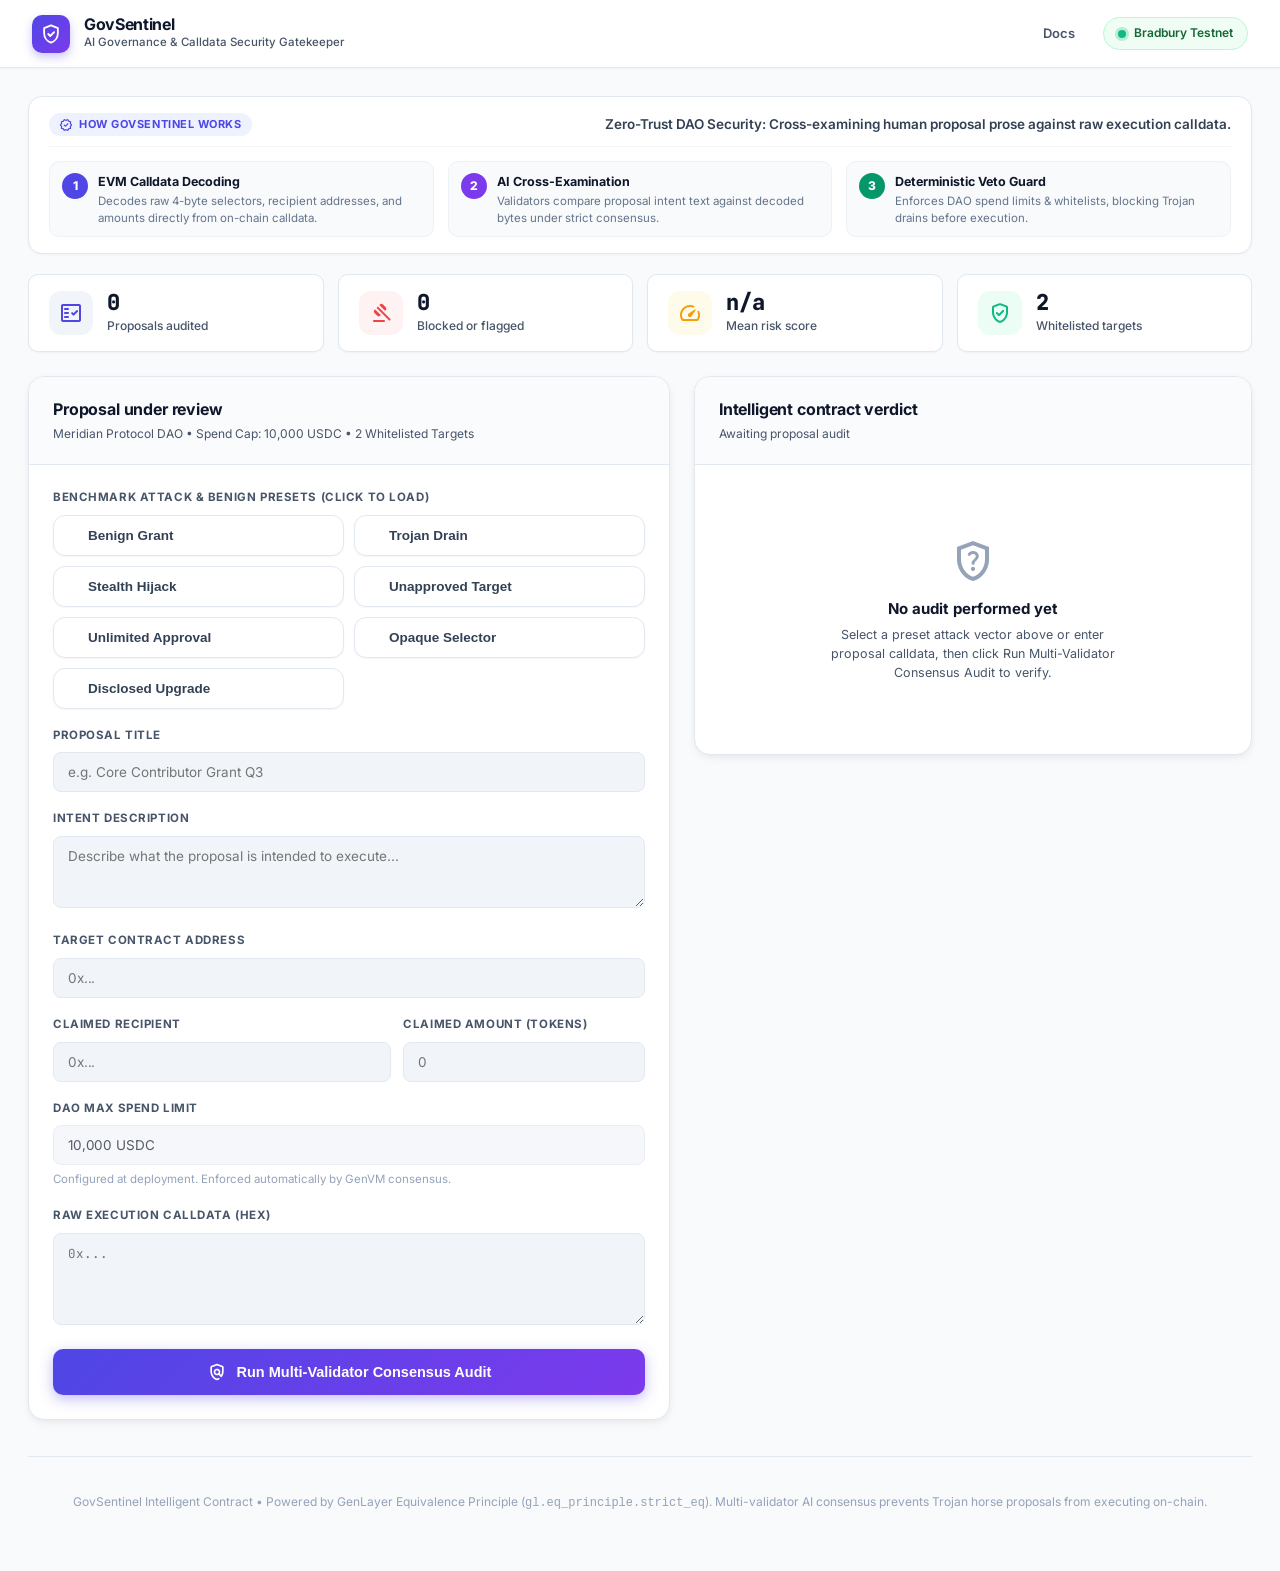
==== frontend/index.html @ 012e8354 "feat: initial commit for GovSentinel GenLayer intelligent contract and web console" ====
﻿<!doctype html>
<html lang="en">
<head>
<meta charset="utf-8">
<meta name="viewport" content="width=device-width, initial-scale=1">
<title>GovSentinel | AI DAO Governance Gatekeeper</title>
<link rel="preconnect" href="https://fonts.googleapis.com">
<link rel="preconnect" href="https://fonts.gstatic.com" crossorigin>
<link href="https://fonts.googleapis.com/css2?family=Inter:wght@400;500;600;700;800&family=JetBrains+Mono:wght@400;500&family=Material+Symbols+Rounded:opsz,wght,FILL,GRAD@20..48,100..700,0..1,-50..200&display=swap" rel="stylesheet">
<link rel="stylesheet" href="styles/main.css?v=6">
<style>
/* Guaranteed inline styles for compact 2-row How It Works layout */
.how-strip {
  background: #ffffff;
  border: 1px solid #e2e8f0;
  border-radius: 14px;
  padding: 16px 20px;
  margin-bottom: 20px;
  box-shadow: 0 1px 3px rgba(15, 23, 42, 0.04);
}
.how-strip-head {
  display: flex;
  align-items: center;
  justify-content: space-between;
  border-bottom: 1px solid #f1f5f9;
  padding-bottom: 10px;
  margin-bottom: 14px;
}
.how-badge {
  display: inline-flex;
  align-items: center;
  gap: 6px;
  padding: 3px 10px;
  background: #eef2ff;
  color: #4f46e5;
  border-radius: 9999px;
  font-size: 11px;
  font-weight: 700;
  letter-spacing: .05em;
  text-transform: uppercase;
}
.how-title {
  font-size: 13.5px;
  font-weight: 600;
  color: #334155;
  margin: 0;
}
.how-grid-row {
  display: grid;
  grid-template-columns: repeat(3, 1fr);
  gap: 14px;
}
.how-col {
  display: flex;
  align-items: flex-start;
  gap: 10px;
  background: #f8fafc;
  border: 1px solid #edf2f7;
  border-radius: 10px;
  padding: 10px 12px;
  transition: all .2s ease;
}
.how-col:hover {
  background: #ffffff;
  border-color: #cbd5e1;
  box-shadow: 0 4px 10px rgba(15, 23, 42, 0.04);
}
.how-step-bubble {
  width: 26px;
  height: 26px;
  border-radius: 50%;
  background: #4f46e5;
  color: #ffffff;
  font-size: 12px;
  font-weight: 800;
  display: flex;
  align-items: center;
  justify-content: center;
  flex-shrink: 0;
  margin-top: 1px;
}
.how-step-bubble.bubble-purple { background: #7c3aed; }
.how-step-bubble.bubble-green { background: #059669; }
.how-col-text strong {
  display: block;
  font-size: 12.5px;
  font-weight: 700;
  color: #0f172a;
  margin-bottom: 2px;
}
.how-col-text p {
  margin: 0;
  font-size: 11.5px;
  color: #64748b;
  line-height: 1.4;
}
@media (max-width: 900px) {
  .how-grid-row { grid-template-columns: 1fr; }
  .how-strip-head { flex-direction: column; align-items: flex-start; gap: 6px; }
}
</style>
</head>
<body>

<header class="navbar">
  <div class="brand">
    <span class="brand-mark" aria-hidden="true">
      <svg viewBox="0 0 24 24" fill="none" stroke="currentColor" stroke-width="2" stroke-linecap="round" stroke-linejoin="round">
        <path d="M12 2.5 4.5 5.6v5.5c0 4.6 3.2 8.9 7.5 10.4 4.3-1.5 7.5-5.8 7.5-10.4V5.6z"/>
        <path d="m9 12 2.2 2.2L15.4 10"/>
      </svg>
    </span>
    <span class="brand-text">
      <strong>GovSentinel</strong>
      <small>AI Governance & Calldata Security Gatekeeper</small>
    </span>
  </div>
  <div class="navbar-right">
    <a class="nav-link" href="https://docs.genlayer.com" target="_blank" rel="noopener">Docs</a>
    <span class="chain-badge"><span class="pulse" aria-hidden="true"></span>Bradbury Testnet</span>
  </div>
</header>

<main class="shell">

  <!-- Compact 2-Row How It Works Strip -->
  <section class="how-strip" aria-label="How GovSentinel works">
    <!-- Row 1: Header and Summary -->
    <div class="how-strip-head">
      <span class="how-badge">
        <span class="material-symbols-rounded" style="font-size: 14px;">verified</span>
        HOW GOVSENTINEL WORKS
      </span>
      <p class="how-title">Zero-Trust DAO Security: Cross-examining human proposal prose against raw execution calldata.</p>
    </div>

    <!-- Row 2: 3 Compact Columns -->
    <div class="how-grid-row">
      <div class="how-col">
        <div class="how-step-bubble">1</div>
        <div class="how-col-text">
          <strong>EVM Calldata Decoding</strong>
          <p>Decodes raw 4-byte selectors, recipient addresses, and amounts directly from on-chain calldata.</p>
        </div>
      </div>

      <div class="how-col">
        <div class="how-step-bubble bubble-purple">2</div>
        <div class="how-col-text">
          <strong>AI Cross-Examination</strong>
          <p>Validators compare proposal intent text against decoded bytes under strict consensus.</p>
        </div>
      </div>

      <div class="how-col">
        <div class="how-step-bubble bubble-green">3</div>
        <div class="how-col-text">
          <strong>Deterministic Veto Guard</strong>
          <p>Enforces DAO spend limits & whitelists, blocking Trojan drains before execution.</p>
        </div>
      </div>
    </div>
  </section>

  <!-- Metrics Strip -->
  <section class="metrics" aria-label="Session metrics">
    <article class="metric">
      <span class="metric-icon material-symbols-rounded" aria-hidden="true">fact_check</span>
      <div>
        <p class="metric-value" id="metric-audited">0</p>
        <p class="metric-label">Proposals audited</p>
      </div>
    </article>
    <article class="metric">
      <span class="metric-icon is-veto material-symbols-rounded" aria-hidden="true">gavel</span>
      <div>
        <p class="metric-value" id="metric-blocked">0</p>
        <p class="metric-label">Blocked or flagged</p>
      </div>
    </article>
    <article class="metric">
      <span class="metric-icon is-risk material-symbols-rounded" aria-hidden="true">speed</span>
      <div>
        <p class="metric-value" id="metric-risk">n/a</p>
        <p class="metric-label">Mean risk score</p>
      </div>
    </article>
    <article class="metric">
      <span class="metric-icon is-ok material-symbols-rounded" aria-hidden="true">verified_user</span>
      <div>
        <p class="metric-value" id="metric-whitelist">0</p>
        <p class="metric-label">Whitelisted targets</p>
      </div>
    </article>
  </section>

  <div class="workspace">

    <section class="panel" aria-labelledby="compose-heading">
      <header class="panel-head">
        <h2 id="compose-heading">Proposal under review</h2>
        <p class="panel-sub" id="dao-line">Loading DAO configuration...</p>
      </header>

      <div class="panel-body">
        <div class="field">
          <span class="field-label">Benchmark Attack & Benign Presets (Click to load)</span>
          <div class="presets" id="presets"></div>
        </div>

        <form id="audit-form" novalidate>
          <div class="field">
            <label class="field-label" for="proposal-title">Proposal title</label>
            <input id="proposal-title" name="title" type="text" autocomplete="off"
                   placeholder="e.g. Core Contributor Grant Q3">
          </div>

          <div class="field">
            <label class="field-label" for="proposal-description">Intent description</label>
            <textarea id="proposal-description" name="description" rows="3"
                      placeholder="Describe what the proposal is intended to execute..."></textarea>
          </div>

          <div class="field">
            <label class="field-label" for="target-contract">Target contract address</label>
            <input id="target-contract" name="target" type="text" class="mono" spellcheck="false" autocomplete="off" placeholder="0x...">
            <p class="field-note" id="target-note" hidden></p>
          </div>

          <div class="field-row">
            <div class="field">
              <label class="field-label" for="claimed-recipient">Claimed recipient</label>
              <input id="claimed-recipient" name="recipient" type="text" class="mono" spellcheck="false" autocomplete="off" placeholder="0x...">
            </div>
            <div class="field">
              <label class="field-label" for="claimed-amount">Claimed amount (tokens)</label>
              <input id="claimed-amount" name="amount" type="text" class="mono" inputmode="numeric"
                     autocomplete="off" placeholder="0">
            </div>
          </div>

          <div class="field">
            <label class="field-label" for="max-spend">DAO max spend limit</label>
            <input id="max-spend" type="text" class="mono" value="10,000 USDC" disabled>
            <p class="field-note">Configured at deployment. Enforced automatically by GenVM consensus.</p>
          </div>

          <div class="field">
            <label class="field-label" for="calldata-hex">Raw execution calldata (Hex)</label>
            <textarea id="calldata-hex" name="calldata" rows="4" class="mono" spellcheck="false" placeholder="0x..."></textarea>
            <p class="field-note" id="calldata-note" hidden></p>
          </div>

          <button class="run-button" id="run-audit" type="submit">
            <span class="material-symbols-rounded" aria-hidden="true">policy</span>
            <span class="run-label">Run Multi-Validator Consensus Audit</span>
          </button>
        </form>
      </div>
    </section>

    <section class="panel panel-result" aria-labelledby="result-heading">
      <header class="panel-head">
        <h2 id="result-heading">Intelligent contract verdict</h2>
        <p class="panel-sub" id="result-sub">Awaiting proposal audit</p>
      </header>

      <div class="panel-body">

        <div class="empty-state" id="result-empty">
          <span class="empty-icon material-symbols-rounded" aria-hidden="true">shield_question</span>
          <p class="empty-title">No audit performed yet</p>
          <p class="empty-copy">
            Select a preset attack vector above or enter proposal calldata, then click Run Multi-Validator Consensus Audit to verify.
          </p>
        </div>

        <div class="result" id="result-body" hidden aria-live="polite">

          <div class="verdict" id="verdict-banner">
            <span class="verdict-icon material-symbols-rounded" id="verdict-icon" aria-hidden="true">shield</span>
            <div class="verdict-text">
              <p class="verdict-status" id="verdict-status">PASSED</p>
              <p class="verdict-summary" id="verdict-summary"></p>
            </div>
          </div>

          <div class="gauge-row">
            <div class="gauge-wrap">
              <svg class="gauge" viewBox="0 0 140 140" role="img" aria-labelledby="gauge-title">
                <title id="gauge-title">Risk score</title>
                <circle class="gauge-track" cx="70" cy="70" r="60"></circle>
                <circle class="gauge-arc" id="gauge-arc" cx="70" cy="70" r="60"></circle>
              </svg>
              <div class="gauge-center">
                <span class="gauge-value" id="risk-value">0</span>
                <span class="gauge-max">/ 100</span>
              </div>
            </div>
            <dl class="gauge-facts">
              <div><dt>Risk band</dt><dd id="fact-band">n/a</dd></div>
              <div><dt>Intent match</dt><dd id="fact-intent">n/a</dd></div>
              <div><dt>Auditor</dt><dd id="fact-source">n/a</dd></div>
              <div><dt>Proposal ID</dt><dd id="fact-id" class="mono">n/a</dd></div>
            </dl>
          </div>

          <section class="block">
            <h3 class="block-title">
              <span class="material-symbols-rounded" aria-hidden="true">data_object</span>
              Decoded execution payload
            </h3>
            <table class="decoded">
              <tbody>
                <tr><th scope="row">Method</th><td id="decoded-method" class="mono">n/a</td></tr>
                <tr><th scope="row">Recipient</th><td id="decoded-recipient" class="mono">n/a</td></tr>
                <tr><th scope="row">Amount</th><td id="decoded-amount" class="mono">n/a</td></tr>
                <tr><th scope="row">Whitelist status</th><td id="decoded-whitelist">n/a</td></tr>
              </tbody>
            </table>
            <p class="decoded-extra" id="decoded-extra" hidden></p>
          </section>

          <section class="block">
            <h3 class="block-title">
              <span class="material-symbols-rounded" aria-hidden="true">warning</span>
              Identified discrepancies & violations
              <span class="count-pill" id="discrepancy-count">0</span>
            </h3>
            <div class="alert-box" id="discrepancies"></div>
          </section>

          <section class="block">
            <h3 class="block-title">
              <span class="material-symbols-rounded" aria-hidden="true">account_tree</span>
              Multi-validator consensus pipeline
            </h3>
            <ol class="pipeline" id="pipeline">
              <li class="step" data-step="leader">
                <span class="step-dot"><span class="material-symbols-rounded" aria-hidden="true">edit_note</span></span>
                <div class="step-text">
                  <p class="step-name">Leader proposal</p>
                  <p class="step-detail">Decode execution calldata and draft verdict</p>
                </div>
              </li>
              <li class="step" data-step="equivalence">
                <span class="step-dot"><span class="material-symbols-rounded" aria-hidden="true">balance</span></span>
                <div class="step-text">
                  <p class="step-name">Equivalence validation</p>
                  <p class="step-detail">Validators compare canonical output byte for byte</p>
                </div>
              </li>
              <li class="step" data-step="finality">
                <span class="step-dot"><span class="material-symbols-rounded" aria-hidden="true">lock</span></span>
                <div class="step-text">
                  <p class="step-name">State finality</p>
                  <p class="step-detail">Receipt written to contract evaluation storage</p>
                </div>
              </li>
            </ol>
          </section>

        </div>
      </div>
    </section>

  </div>

  <footer class="foot">
    <p>
      GovSentinel Intelligent Contract • Powered by GenLayer Equivalence Principle (<code>gl.eq_principle.strict_eq</code>).
      Multi-validator AI consensus prevents Trojan horse proposals from executing on-chain.
    </p>
  </footer>

</main>

<script src="src/scenarios.js"></script>
<script src="src/contract.js?v=3"></script>
<script src="src/app.js?v=3"></script>
</body>
</html>
---- frontend/styles/main.css ----
﻿:root {
  --bg: #f8fafc;
  --surface: #ffffff;
  --surface-sunken: #f1f5f9;
  --border: #e2e8f0;
  --border-strong: #cbd5e1;
  --ink: #0f172a;
  --ink-soft: #475569;
  --ink-faint: #94a3b8;

  --brand: #4f46e5;
  --brand-soft: #eef2ff;
  --brand-gradient: linear-gradient(135deg, #4f46e5 0%, #7c3aed 100%);

  --pass: #10b981;
  --veto: #ef4444;
  --flag: #f59e0b;
  --pass-soft: #ecfdf5;
  --veto-soft: #fef2f2;
  --flag-soft: #fffbeb;

  --radius: 16px;
  --radius-sm: 10px;
  --shadow-sm: 0 1px 2px rgba(15, 23, 42, .04);
  --shadow: 0 4px 12px -2px rgba(15, 23, 42, .06), 0 2px 6px -1px rgba(15, 23, 42, .04);
  --shadow-hover: 0 12px 24px -4px rgba(15, 23, 42, .10), 0 4px 8px -2px rgba(15, 23, 42, .05);
  --ease: cubic-bezier(.22, .61, .36, 1);

  --sans: "Inter", -apple-system, BlinkMacSystemFont, "Segoe UI", Roboto, sans-serif;
  --mono: "JetBrains Mono", ui-monospace, "SF Mono", Menlo, Consolas, monospace;

  color-scheme: light;
}

html {
  scroll-behavior: smooth;
  -webkit-overflow-scrolling: touch;
}

*, *::before, *::after { box-sizing: border-box; }

body {
  margin: 0;
  background: var(--bg);
  color: var(--ink);
  font-family: var(--sans);
  font-size: 14px;
  line-height: 1.55;
  -webkit-font-smoothing: antialiased;
}

.material-symbols-rounded {
  font-family: "Material Symbols Rounded", sans-serif;
  font-variation-settings: "FILL" 0, "wght" 400, "GRAD" 0, "opsz" 24;
  font-size: 20px;
  line-height: 1;
  user-select: none;
}

.mono { font-family: var(--mono); font-size: 12.5px; letter-spacing: -.01em; }

/* Navbar */
.navbar {
  display: flex;
  align-items: center;
  justify-content: space-between;
  height: 68px;
  padding: 0 32px;
  background: var(--surface);
  border-bottom: 1px solid var(--border);
  position: sticky;
  top: 0;
  z-index: 40;
  box-shadow: var(--shadow-sm);
}

.brand {
  display: flex;
  align-items: center;
  gap: 14px;
}

.brand-mark {
  width: 38px;
  height: 38px;
  border-radius: 10px;
  background: var(--brand-gradient);
  color: #ffffff;
  display: flex;
  align-items: center;
  justify-content: center;
  box-shadow: 0 4px 10px rgba(79, 70, 229, 0.3);
}

.brand-mark svg {
  width: 22px;
  height: 22px;
}

.brand-text {
  display: flex;
  flex-direction: column;
}

.brand-text strong {
  font-size: 16px;
  font-weight: 700;
  letter-spacing: -.02em;
  color: var(--ink);
  line-height: 1.2;
}

.brand-text small {
  font-size: 11.5px;
  color: var(--ink-soft);
  font-weight: 500;
}

.navbar-right {
  display: flex;
  align-items: center;
  gap: 16px;
}

.nav-link {
  font-size: 13px;
  font-weight: 600;
  color: var(--ink-soft);
  text-decoration: none;
  padding: 6px 12px;
  border-radius: var(--radius-sm);
  transition: all .15s ease;
}

.nav-link:hover {
  background: var(--surface-sunken);
  color: var(--brand);
}

.chain-badge {
  display: inline-flex;
  align-items: center;
  gap: 8px;
  padding: 6px 14px;
  background: #f0fdf4;
  border: 1px solid #bbf7d0;
  color: #166534;
  border-radius: 9999px;
  font-size: 12px;
  font-weight: 600;
}

.pulse {
  width: 8px;
  height: 8px;
  border-radius: 50%;
  background: var(--pass);
  box-shadow: 0 0 0 3px rgba(16, 185, 129, 0.25);
  animation: pulse-ring 2s infinite;
}

@keyframes pulse-ring {
  0% { transform: scale(0.95); box-shadow: 0 0 0 0 rgba(16, 185, 129, 0.4); }
  70% { transform: scale(1); box-shadow: 0 0 0 6px rgba(16, 185, 129, 0); }
  100% { transform: scale(0.95); box-shadow: 0 0 0 0 rgba(16, 185, 129, 0); }
}

.shell {
  max-width: 1340px;
  margin: 0 auto;
  padding: 28px 28px 48px;
}

/* How It Works Section */
.how-section {
  background: linear-gradient(180deg, #ffffff 0%, #f8fafc 100%);
  border: 1px solid var(--border);
  border-radius: var(--radius);
  padding: 32px 28px;
  margin-bottom: 24px;
  box-shadow: var(--shadow);
}

.how-header {
  text-align: center;
  max-width: 680px;
  margin: 0 auto 28px;
}

.badge-pill {
  display: inline-block;
  padding: 4px 12px;
  background: var(--brand-soft);
  color: var(--brand);
  font-size: 11px;
  font-weight: 700;
  letter-spacing: .06em;
  text-transform: uppercase;
  border-radius: 9999px;
  margin-bottom: 8px;
}

.how-header h2 {
  margin: 0 0 8px;
  font-size: 22px;
  font-weight: 800;
  letter-spacing: -.02em;
  color: var(--ink);
}

.how-header p {
  margin: 0;
  font-size: 13.5px;
  color: var(--ink-soft);
}

.how-grid {
  display: grid;
  grid-template-columns: repeat(3, 1fr);
  gap: 18px;
}

.how-card {
  background: var(--surface);
  border: 1px solid var(--border);
  border-radius: var(--radius-sm);
  padding: 22px;
  box-shadow: var(--shadow-sm);
  transition: all .2s var(--ease);
  display: flex;
  flex-direction: column;
}

.how-card:hover {
  transform: translateY(-3px);
  box-shadow: var(--shadow-hover);
  border-color: var(--border-strong);
}

.card-top {
  display: flex;
  align-items: center;
  justify-content: space-between;
  margin-bottom: 16px;
}

.bubble-num {
  font-size: 13px;
  font-weight: 800;
  font-family: var(--mono);
  color: var(--ink-faint);
  background: var(--surface-sunken);
  padding: 4px 10px;
  border-radius: 8px;
  border: 1px solid var(--border);
}

.icon-wrap {
  width: 40px;
  height: 40px;
  border-radius: 12px;
  display: flex;
  align-items: center;
  justify-content: center;
}

.icon-blue { background: #eff6ff; color: #2563eb; }
.icon-purple { background: #f5f3ff; color: #7c3aed; }
.icon-green { background: #ecfdf5; color: #059669; }

.icon-wrap .material-symbols-rounded {
  font-size: 22px;
}

.how-card h3 {
  margin: 0 0 8px;
  font-size: 15px;
  font-weight: 700;
  color: var(--ink);
  letter-spacing: -.01em;
}

.how-card p {
  margin: 0;
  font-size: 12.5px;
  color: var(--ink-soft);
  line-height: 1.5;
}

/* Metrics */
.metrics {
  display: grid;
  grid-template-columns: repeat(4, 1fr);
  gap: 14px;
  margin-bottom: 24px;
}

.metric {
  display: flex;
  align-items: center;
  gap: 14px;
  background: var(--surface);
  border: 1px solid var(--border);
  border-radius: var(--radius-sm);
  padding: 16px 20px;
  box-shadow: var(--shadow-sm);
}

.metric-icon {
  width: 44px;
  height: 44px;
  border-radius: 12px;
  background: var(--surface-sunken);
  color: var(--brand);
  display: flex;
  align-items: center;
  justify-content: center;
  font-size: 24px;
  flex-shrink: 0;
}

.metric-icon.is-veto { background: var(--veto-soft); color: var(--veto); }
.metric-icon.is-risk { background: var(--flag-soft); color: var(--flag); }
.metric-icon.is-ok { background: var(--pass-soft); color: var(--pass); }

.metric-value {
  margin: 0;
  font-size: 22px;
  font-weight: 800;
  font-family: var(--mono);
  color: var(--ink);
  line-height: 1.1;
}

.metric-label {
  margin: 2px 0 0;
  font-size: 12px;
  color: var(--ink-soft);
  font-weight: 500;
}

/* Workspace */
.workspace {
  display: grid;
  grid-template-columns: 1.15fr 1fr;
  gap: 24px;
  align-items: start;
}

.panel {
  background: var(--surface);
  border: 1px solid var(--border);
  border-radius: var(--radius);
  box-shadow: var(--shadow);
  overflow: hidden;
}

.panel-head {
  padding: 20px 24px;
  border-bottom: 1px solid var(--border);
  background: #fafbfc;
}

.panel-head h2 {
  margin: 0 0 3px;
  font-size: 16px;
  font-weight: 700;
  letter-spacing: -.01em;
  color: var(--ink);
}

.panel-sub {
  margin: 0;
  font-size: 12px;
  color: var(--ink-soft);
}

.panel-body {
  padding: 24px;
}

/* Presets - Original 2-Column Card Design */
.field {
  margin-bottom: 18px;
}

.field-label {
  display: block;
  font-size: 11.5px;
  font-weight: 700;
  color: var(--ink-soft);
  text-transform: uppercase;
  letter-spacing: .05em;
  margin-bottom: 8px;
}

.presets {
  display: grid;
  grid-template-columns: 1fr 1fr;
  gap: 10px;
}

.preset-btn, .preset {
  display: flex;
  align-items: center;
  gap: 10px;
  padding: 12px 16px;
  background: #ffffff;
  border: 1.5px solid #e2e8f0;
  border-radius: 12px;
  font-size: 13.5px;
  font-weight: 700;
  color: #334155;
  cursor: pointer;
  text-align: left;
  box-shadow: 0 1px 2px rgba(15, 23, 42, 0.04);
  transition: all .15s ease;
}

.preset-btn:hover, .preset:hover {
  background: #f8fafc;
  border-color: #cbd5e1;
}

.preset-btn.active, .preset.active, .preset-btn.is-active, .preset.is-active {
  background: #eef2ff;
  border-color: #4f46e5;
  color: #4f46e5;
  box-shadow: 0 0 0 1px #4f46e5;
}

.preset-dot {
  width: 8px;
  height: 8px;
  border-radius: 50%;
  flex-shrink: 0;
}

.preset-dot.pass { background: #10b981; }
.preset-dot.veto { background: #ef4444; }
.preset-dot.flag { background: #f59e0b; }
/* Inputs */
input[type="text"], input[type="number"], textarea {
  width: 100%;
  padding: 11px 14px;
  background: var(--surface-sunken);
  border: 1px solid var(--border);
  border-radius: 8px;
  font-family: inherit;
  font-size: 13.5px;
  color: var(--ink);
  transition: all .15s ease;
}

input:focus, textarea:focus {
  outline: none;
  background: #ffffff;
  border-color: var(--brand);
  box-shadow: 0 0 0 3px rgba(79, 70, 229, 0.12);
}

input:disabled {
  opacity: 0.7;
  cursor: not-allowed;
  background: #f1f5f9;
}

.field-row {
  display: grid;
  grid-template-columns: 1.4fr 1fr;
  gap: 12px;
}

.field-note {
  margin: 6px 0 0;
  font-size: 11.5px;
  color: var(--ink-faint);
}

.field-note.is-bad { color: var(--veto); font-weight: 500; }
.field-note.is-ok { color: var(--pass); font-weight: 500; }

.run-button {
  width: 100%;
  padding: 13px 20px;
  background: var(--brand-gradient);
  color: #ffffff;
  border: none;
  border-radius: 10px;
  font-size: 14.5px;
  font-weight: 700;
  cursor: pointer;
  display: flex;
  align-items: center;
  justify-content: center;
  gap: 10px;
  box-shadow: 0 4px 14px rgba(79, 70, 229, 0.35);
  transition: all .2s ease;
  margin-top: 10px;
}

.run-button:hover {
  transform: translateY(-1px);
  box-shadow: 0 6px 20px rgba(79, 70, 229, 0.45);
}

.run-button:disabled {
  opacity: 0.6;
  cursor: wait;
  transform: none;
}

/* Results & Verdict */
.empty-state {
  text-align: center;
  padding: 48px 24px;
}

.empty-icon {
  font-size: 48px;
  color: var(--ink-faint);
  margin-bottom: 12px;
}

.empty-title {
  margin: 0 0 6px;
  font-size: 15px;
  font-weight: 700;
  color: var(--ink);
}

.empty-copy {
  margin: 0 auto;
  max-width: 320px;
  font-size: 12.5px;
  color: var(--ink-soft);
  line-height: 1.5;
}

.verdict {
  display: flex;
  align-items: center;
  gap: 16px;
  padding: 16px 20px;
  border-radius: var(--radius-sm);
  margin-bottom: 20px;
  border: 1px solid transparent;
}

.verdict.is-passed {
  background: var(--pass-soft);
  border-color: #a7f3d0;
  color: #065f46;
}

.verdict.is-vetoed {
  background: var(--veto-soft);
  border-color: #fecaca;
  color: #991b1b;
}

.verdict.is-flagged {
  background: var(--flag-soft);
  border-color: #fde68a;
  color: #92400e;
}

.verdict-icon {
  font-size: 28px;
}

.verdict-status {
  margin: 0;
  font-size: 18px;
  font-weight: 800;
  letter-spacing: .04em;
}

.verdict-summary {
  margin: 2px 0 0;
  font-size: 12px;
  opacity: 0.9;
}

/* Gauge */
.gauge-row {
  display: grid;
  grid-template-columns: 140px 1fr;
  gap: 20px;
  align-items: center;
  background: var(--surface-sunken);
  border: 1px solid var(--border);
  border-radius: var(--radius-sm);
  padding: 16px;
  margin-bottom: 20px;
}

.gauge-wrap {
  position: relative;
  width: 140px;
  height: 140px;
}

.gauge {
  width: 100%;
  height: 100%;
  transform: rotate(-90deg);
}

.gauge-track {
  fill: none;
  stroke: var(--border);
  stroke-width: 10;
}

.gauge-arc {
  fill: none;
  stroke: var(--pass);
  stroke-width: 10;
  stroke-linecap: round;
  stroke-dasharray: 377;
  stroke-dashoffset: 377;
  transition: stroke-dashoffset .8s var(--ease), stroke .4s ease;
}

.gauge-center {
  position: absolute;
  top: 0; left: 0; right: 0; bottom: 0;
  display: flex;
  flex-direction: column;
  align-items: center;
  justify-content: center;
}

.gauge-value {
  font-size: 28px;
  font-weight: 800;
  font-family: var(--mono);
  color: var(--ink);
  line-height: 1;
}

.gauge-max {
  font-size: 11px;
  font-weight: 600;
  color: var(--ink-faint);
  margin-top: 2px;
}

.gauge-facts {
  display: grid;
  grid-template-columns: 1fr 1fr;
  gap: 10px;
  margin: 0;
}

.gauge-facts dt {
  font-size: 11px;
  color: var(--ink-faint);
  text-transform: uppercase;
  font-weight: 600;
}

.gauge-facts dd {
  margin: 1px 0 0;
  font-size: 13px;
  font-weight: 600;
  color: var(--ink);
}

/* Decoded Table */
.block {
  margin-bottom: 20px;
}

.block-title {
  display: flex;
  align-items: center;
  gap: 8px;
  margin: 0 0 10px;
  font-size: 13px;
  font-weight: 700;
  text-transform: uppercase;
  letter-spacing: .04em;
  color: var(--ink-soft);
}

.count-pill {
  padding: 2px 8px;
  background: var(--surface-sunken);
  border-radius: 9999px;
  font-size: 11px;
  color: var(--ink-soft);
}

.count-pill.is-hot {
  background: var(--veto-soft);
  color: var(--veto);
  font-weight: 700;
}

.decoded {
  width: 100%;
  border-collapse: collapse;
  background: var(--surface-sunken);
  border: 1px solid var(--border);
  border-radius: 8px;
  overflow: hidden;
}

.decoded th, .decoded td {
  padding: 10px 14px;
  font-size: 12.5px;
  text-align: left;
  border-bottom: 1px solid var(--border);
}

.decoded tr:last-child th, .decoded tr:last-child td {
  border-bottom: none;
}

.decoded th {
  width: 130px;
  color: var(--ink-faint);
  font-weight: 500;
}

.decoded td {
  font-weight: 600;
  color: var(--ink);
  word-break: break-all;
}

.decoded-extra {
  margin: 10px 0 0;
  padding: 8px 12px;
  background: var(--surface-sunken);
  border: 1px solid var(--border);
  border-radius: 8px;
  font-family: var(--mono);
  font-size: 11.5px;
  color: var(--ink-soft);
  word-break: break-all;
  overflow-wrap: anywhere;
}

/* Discrepancies */
.alert-box {
  background: var(--surface-sunken);
  border: 1px solid var(--border);
  border-radius: 8px;
  padding: 12px;
}

.alert-item {
  display: flex;
  align-items: flex-start;
  gap: 10px;
  padding: 9px 12px;
  background: var(--veto-soft);
  border-left: 3px solid var(--veto);
  border-radius: 6px;
  margin-bottom: 6px;
  font-size: 12.5px;
  color: #991b1b;
  word-break: break-all;
  overflow-wrap: anywhere;
}

.alert-item span {
  line-height: 1.45;
  word-break: break-all;
  overflow-wrap: anywhere;
}

.alert-item:last-child { margin-bottom: 0; }
.alert-item span { line-height: 1.4; }

.alert-item.is-soft {
  background: var(--flag-soft);
  border-left-color: var(--flag);
  color: #92400e;
}

.alert-item.is-clean {
  background: var(--pass-soft);
  border-left-color: var(--pass);
  color: #065f46;
}

/* Pipeline */
.pipeline {
  list-style: none;
  margin: 0;
  padding: 0;
  display: flex;
  flex-direction: column;
  gap: 10px;
}

.step {
  display: flex;
  align-items: center;
  gap: 12px;
  padding: 10px 14px;
  background: var(--surface-sunken);
  border: 1px solid var(--border);
  border-radius: 8px;
  transition: all .2s ease;
}

.step-dot {
  width: 28px;
  height: 28px;
  border-radius: 50%;
  background: #e2e8f0;
  color: var(--ink-faint);
  display: flex;
  align-items: center;
  justify-content: center;
  font-size: 16px;
  flex-shrink: 0;
}

.step[data-state="done"] .step-dot {
  background: var(--pass);
  color: #ffffff;
}

.step[data-state="running"] .step-dot {
  background: var(--brand);
  color: #ffffff;
  animation: spin 1s linear infinite;
}

.step-name {
  margin: 0;
  font-size: 13px;
  font-weight: 600;
  color: var(--ink);
}

.step-detail {
  margin: 1px 0 0;
  font-size: 11.5px;
  color: var(--ink-soft);
}

/* Footer */
.foot {
  text-align: center;
  margin-top: 36px;
  padding-top: 24px;
  border-top: 1px solid var(--border);
  font-size: 12px;
  color: var(--ink-faint);
}

@media (max-width: 1080px) {
  .how-grid { grid-template-columns: 1fr; }
  .workspace { grid-template-columns: 1fr; }
  .metrics { grid-template-columns: repeat(2, 1fr); }
}

@media (max-width: 640px) {
  .navbar { padding: 0 16px; }
  .shell { padding: 18px 16px 32px; }
  .metrics { grid-template-columns: 1fr; }
  .field-row { grid-template-columns: 1fr; }
  .gauge-row { grid-template-columns: 1fr; justify-items: center; }
}
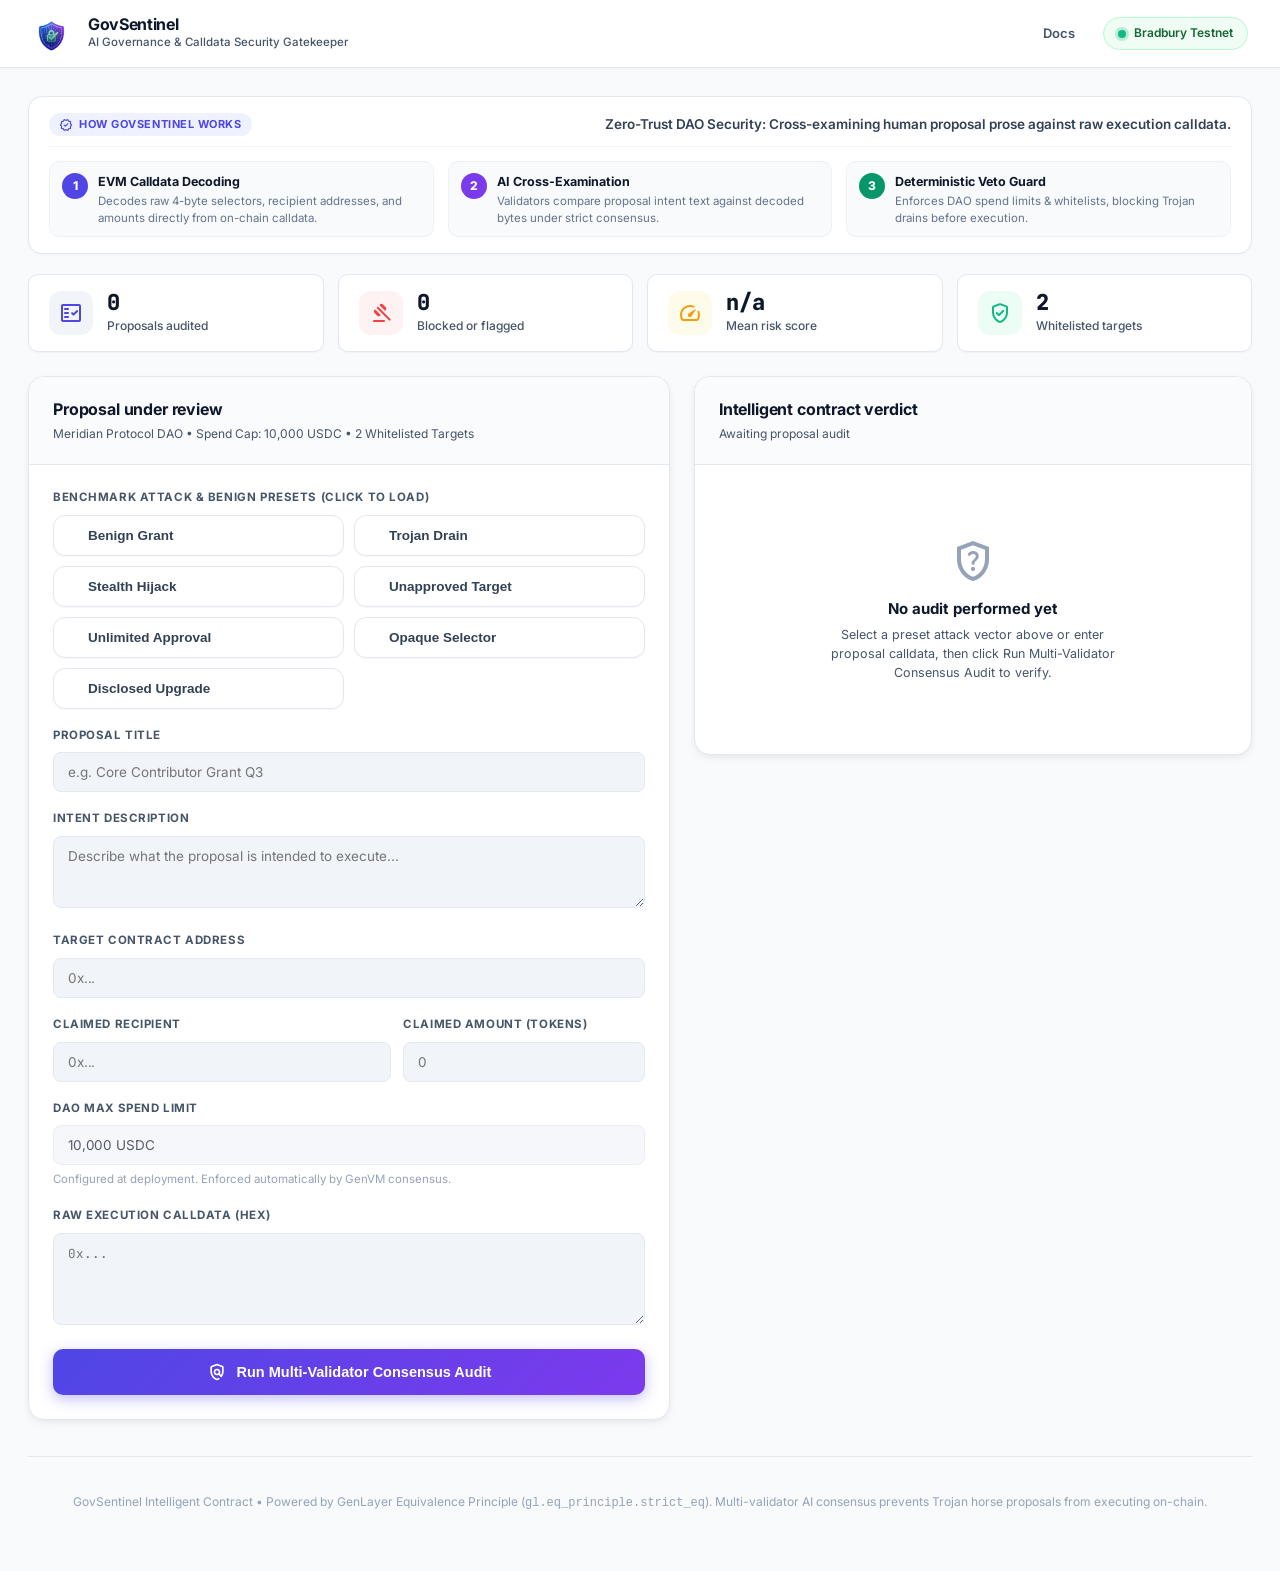
==== commit d7f8c0da: "assets: add official GovSentinel logo to navbar and favicon" ====
--- a/frontend/index.html
+++ b/frontend/index.html
@@ -3,6 +3,7 @@
 <head>
 <meta charset="utf-8">
 <meta name="viewport" content="width=device-width, initial-scale=1">
+  <link rel="icon" type="image/png" href="logo.png">
 <title>GovSentinel | AI DAO Governance Gatekeeper</title>
 <link rel="preconnect" href="https://fonts.googleapis.com">
 <link rel="preconnect" href="https://fonts.gstatic.com" crossorigin>
@@ -104,12 +105,7 @@
 
 <header class="navbar">
   <div class="brand">
-    <span class="brand-mark" aria-hidden="true">
-      <svg viewBox="0 0 24 24" fill="none" stroke="currentColor" stroke-width="2" stroke-linecap="round" stroke-linejoin="round">
-        <path d="M12 2.5 4.5 5.6v5.5c0 4.6 3.2 8.9 7.5 10.4 4.3-1.5 7.5-5.8 7.5-10.4V5.6z"/>
-        <path d="m9 12 2.2 2.2L15.4 10"/>
-      </svg>
-    </span>
+    <img src="logo.png" alt="GovSentinel Logo" style="width: 38px; height: 38px; object-fit: contain; border-radius: 8px; margin-right: 4px;" />
     <span class="brand-text">
       <strong>GovSentinel</strong>
       <small>AI Governance & Calldata Security Gatekeeper</small>
